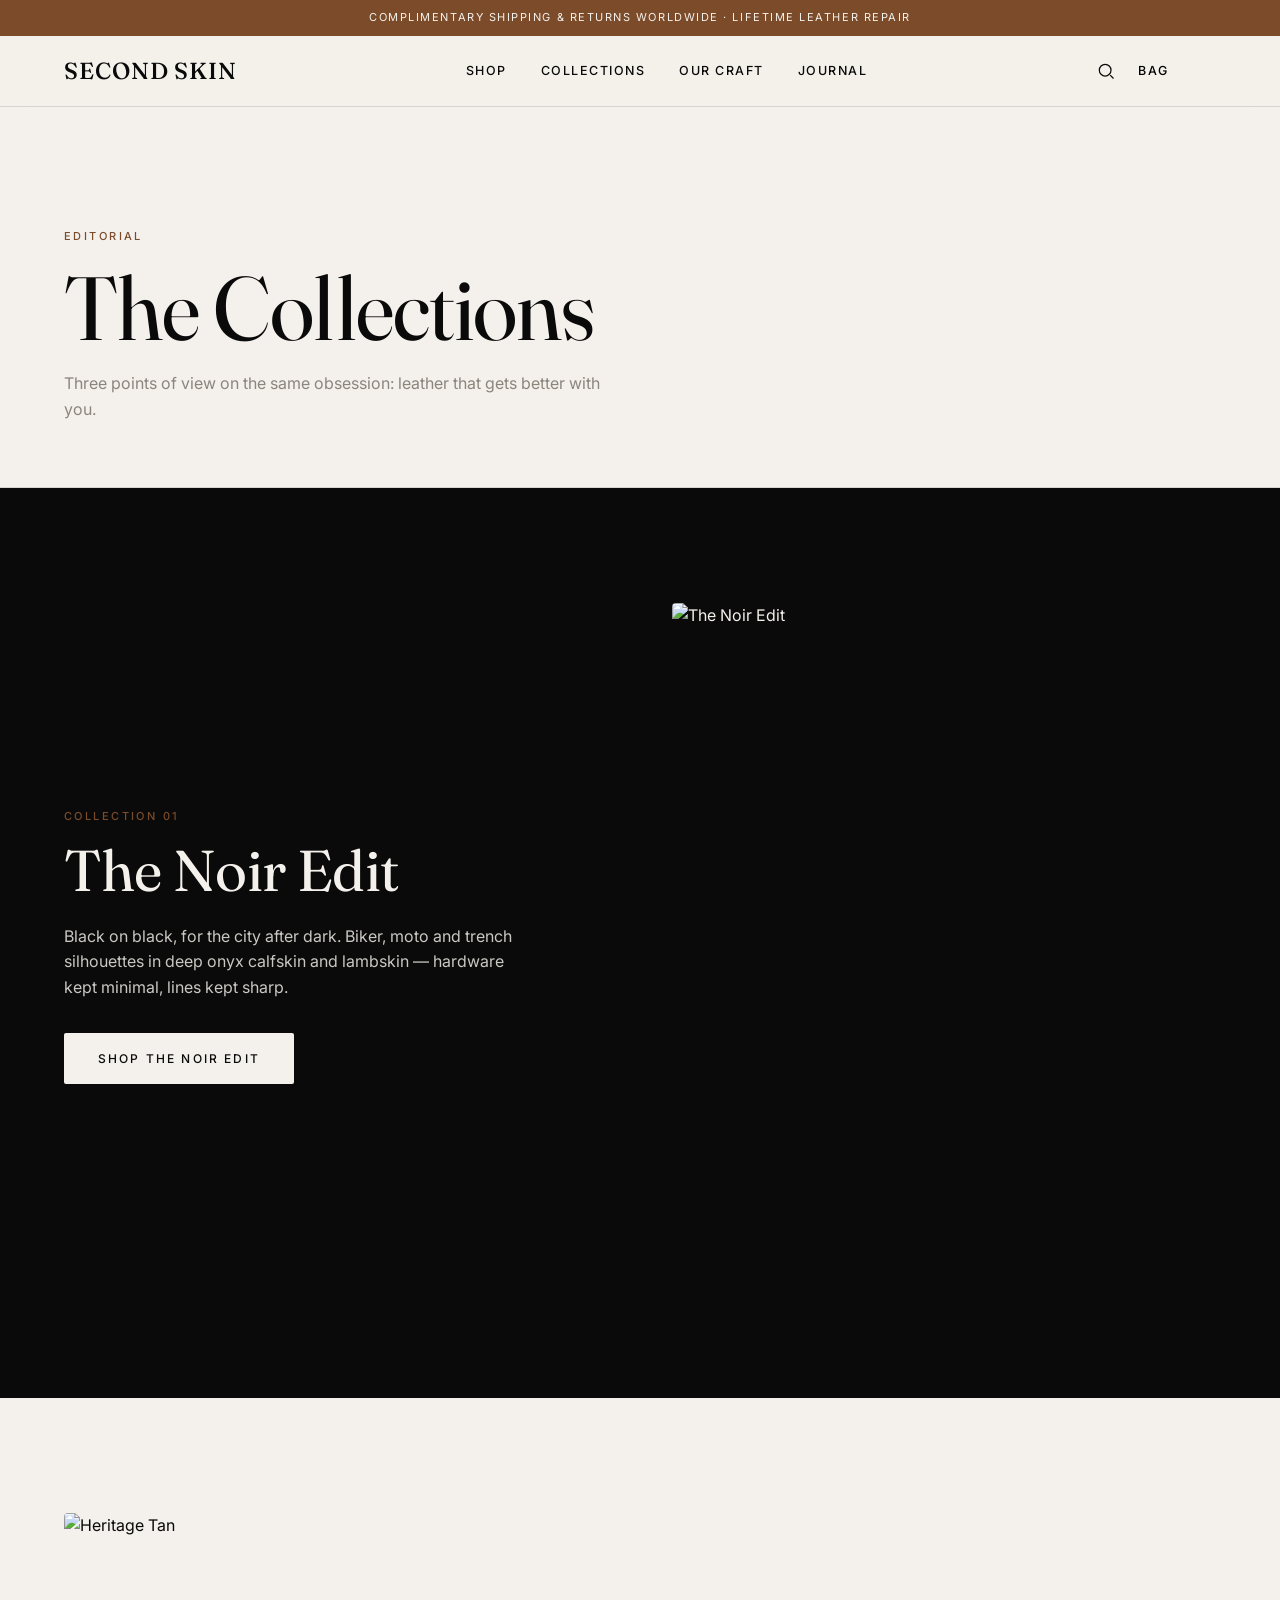
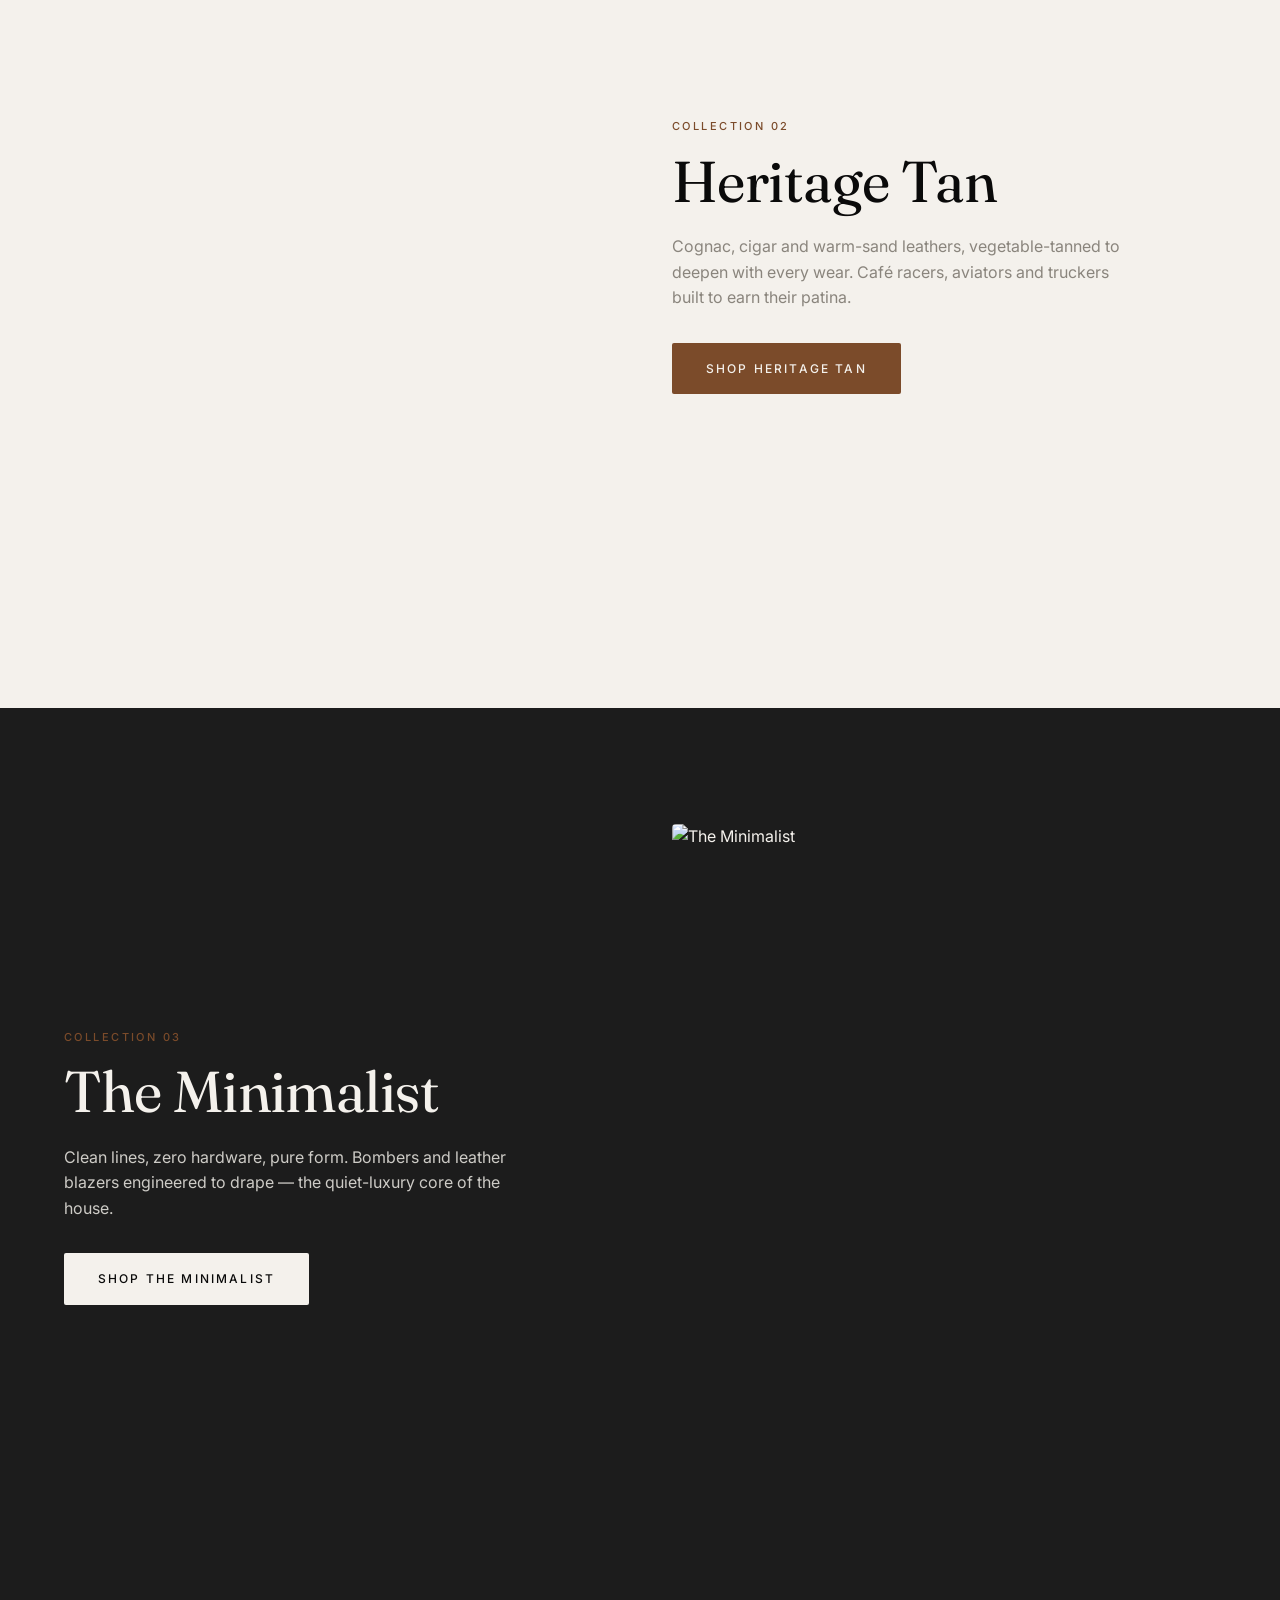
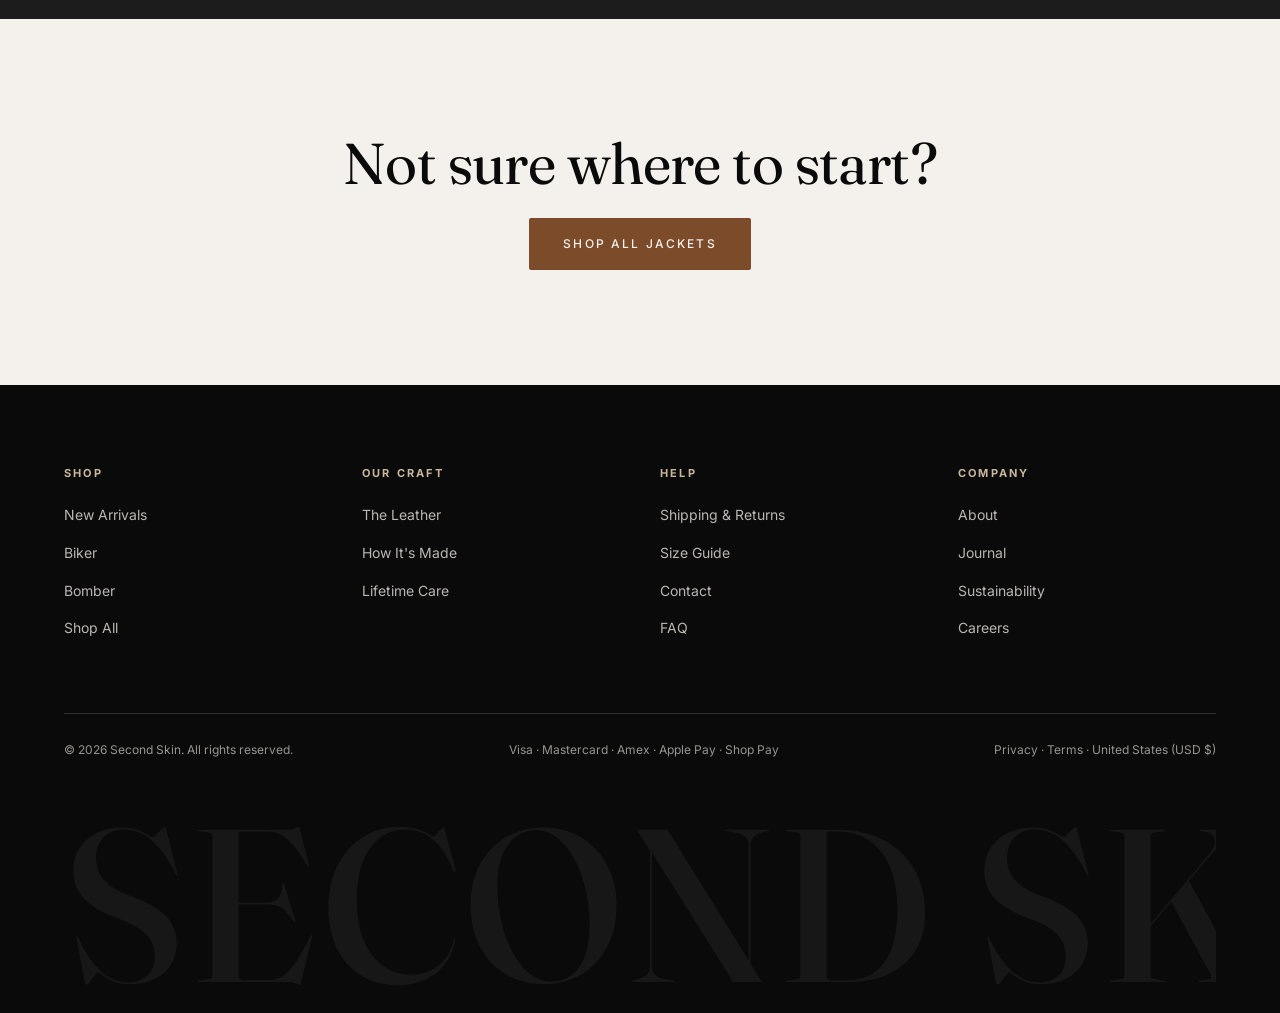
==== collections.html @ db8f39bc "Initial commit: SECOND SKIN leather jacket storefront Complete static e-commerce front-end (HTML/CSS" ====
<!DOCTYPE html>
<html lang="en">
<head>
  <meta charset="UTF-8">
  <meta name="viewport" content="width=device-width, initial-scale=1.0">
  <title>Collections — Second Skin</title>
  <link rel="preconnect" href="https://fonts.googleapis.com">
  <link rel="preconnect" href="https://fonts.gstatic.com" crossorigin>
  <link href="https://fonts.googleapis.com/css2?family=Fraunces:opsz,wght@9..144,300;9..144,400;9..144,500&family=Inter:wght@400;500;600&display=swap" rel="stylesheet">
  <link rel="stylesheet" href="css/styles.css">
</head>
<body>
  <div id="site-header"></div>

  <section class="page-hero">
    <span class="eyebrow">Editorial</span>
    <h1 class="display" style="margin-top:14px;">The Collections</h1>
    <p>Three points of view on the same obsession: leather that gets better with you.</p>
  </section>

  <!-- NOIR -->
  <section class="section dark" id="noir">
    <div class="split">
      <div class="split-body reveal">
        <span class="eyebrow">Collection 01</span>
        <h2 class="h2" style="margin:14px 0;">The Noir Edit</h2>
        <p>Black on black, for the city after dark. Biker, moto and trench silhouettes in deep onyx calfskin and lambskin — hardware kept minimal, lines kept sharp.</p>
        <a href="shop.html?cat=Biker" class="btn btn-light">Shop The Noir Edit</a>
      </div>
      <div class="split-media reveal"><img src="https://images.unsplash.com/photo-1539533018447-63fcce2678e3?auto=format&fit=crop&w=1000&q=80" alt="The Noir Edit"></div>
    </div>
  </section>

  <!-- TAN -->
  <section class="section" id="tan">
    <div class="split">
      <div class="split-media reveal"><img src="https://images.unsplash.com/photo-1591047139829-d91aecb6caea?auto=format&fit=crop&w=1000&q=80" alt="Heritage Tan"></div>
      <div class="split-body reveal" style="color:var(--onyx)">
        <span class="eyebrow">Collection 02</span>
        <h2 class="h2" style="margin:14px 0;">Heritage Tan</h2>
        <p class="muted" style="color:var(--stone)">Cognac, cigar and warm-sand leathers, vegetable-tanned to deepen with every wear. Café racers, aviators and truckers built to earn their patina.</p>
        <a href="shop.html?cat=Café Racer" class="btn btn-primary">Shop Heritage Tan</a>
      </div>
    </div>
  </section>

  <!-- MINIMAL -->
  <section class="section smoke" id="minimal">
    <div class="split">
      <div class="split-body reveal">
        <span class="eyebrow">Collection 03</span>
        <h2 class="h2" style="margin:14px 0;">The Minimalist</h2>
        <p>Clean lines, zero hardware, pure form. Bombers and leather blazers engineered to drape — the quiet-luxury core of the house.</p>
        <a href="shop.html?cat=Bomber" class="btn btn-light">Shop The Minimalist</a>
      </div>
      <div class="split-media reveal"><img src="https://images.unsplash.com/photo-1521223890158-f9f7c3d5d504?auto=format&fit=crop&w=1000&q=80" alt="The Minimalist"></div>
    </div>
  </section>

  <section class="section center">
    <h2 class="h2 reveal" style="margin-bottom:24px;">Not sure where to start?</h2>
    <a href="shop.html" class="btn btn-primary reveal">Shop All Jackets</a>
  </section>

  <div id="site-footer"></div>
  <script src="js/products.js"></script>
  <script src="js/cart.js"></script>
  <script src="js/main.js"></script>
</body>
</html>
---- css/styles.css ----
/* =========================================================
   SECOND SKIN — Design System
   ========================================================= */

:root {
  /* Palette */
  --onyx:        #0A0A0A;
  --bone:        #F4F1EC;
  --smoke:       #1C1C1C;
  --cognac:      #7B4B2A;
  --cognac-deep: #5E3920;
  --sand:        #C9B79C;
  --stone:       #8A857D;
  --line:        rgba(0,0,0,0.12);
  --line-light:  rgba(255,255,255,0.16);

  /* Type */
  --serif: "Fraunces", Georgia, "Times New Roman", serif;
  --sans:  "Inter", -apple-system, BlinkMacSystemFont, "Segoe UI", sans-serif;

  /* Spacing scale */
  --pad: clamp(20px, 5vw, 80px);

  /* Motion */
  --ease: cubic-bezier(0.22, 1, 0.36, 1);
}

/* ---------- Reset ---------- */
*, *::before, *::after { box-sizing: border-box; margin: 0; padding: 0; }
html { scroll-behavior: smooth; -webkit-text-size-adjust: 100%; }
body {
  font-family: var(--sans);
  background: var(--bone);
  color: var(--onyx);
  line-height: 1.6;
  font-size: 16px;
  -webkit-font-smoothing: antialiased;
  overflow-x: hidden;
}
img { display: block; max-width: 100%; height: auto; }
a { color: inherit; text-decoration: none; }
button { font-family: inherit; cursor: pointer; border: none; background: none; }
ul { list-style: none; }

/* ---------- Typographic helpers ---------- */
.eyebrow {
  font-size: 11px;
  letter-spacing: 0.22em;
  text-transform: uppercase;
  font-weight: 500;
  color: var(--cognac);
}
h1, h2, h3 { font-family: var(--serif); font-weight: 400; line-height: 1.05; letter-spacing: -0.01em; }
.display { font-size: clamp(2.6rem, 7vw, 6rem); }
.h2 { font-size: clamp(2rem, 4.5vw, 3.6rem); }
.h3 { font-size: clamp(1.4rem, 2.5vw, 2rem); }
.muted { color: var(--stone); }
.serif { font-family: var(--serif); }

/* ---------- Buttons ---------- */
.btn {
  display: inline-flex; align-items: center; gap: 10px;
  padding: 16px 34px;
  font-size: 12px; letter-spacing: 0.18em; text-transform: uppercase; font-weight: 500;
  border-radius: 2px;
  transition: all .4s var(--ease);
  cursor: pointer;
}
.btn-primary { background: var(--cognac); color: var(--bone); }
.btn-primary:hover { background: var(--cognac-deep); transform: translateY(-2px); }
.btn-light { background: var(--bone); color: var(--onyx); }
.btn-light:hover { background: #fff; transform: translateY(-2px); }
.btn-outline { border: 1px solid currentColor; }
.btn-outline:hover { background: var(--onyx); color: var(--bone); border-color: var(--onyx); }
.link-underline {
  font-size: 12px; letter-spacing: 0.16em; text-transform: uppercase; font-weight: 500;
  border-bottom: 1px solid currentColor; padding-bottom: 3px;
  transition: opacity .3s var(--ease);
}
.link-underline:hover { opacity: .6; }

/* =========================================================
   Announcement bar
   ========================================================= */
.announce {
  background: var(--cognac); color: var(--bone);
  text-align: center; font-size: 11px; letter-spacing: 0.14em; text-transform: uppercase;
  padding: 9px 16px;
}

/* =========================================================
   Header / Nav
   ========================================================= */
.header {
  position: sticky; top: 0; z-index: 100;
  background: rgba(244,241,236,0.85);
  backdrop-filter: saturate(140%) blur(14px);
  border-bottom: 1px solid var(--line);
  transition: background .4s var(--ease);
}
.nav {
  display: flex; align-items: center; justify-content: space-between;
  padding: 0 var(--pad); height: 70px;
}
.brand {
  font-family: var(--serif); font-size: 1.45rem; letter-spacing: 0.04em; font-weight: 500;
  white-space: nowrap;
}
.nav-links { display: flex; gap: 34px; align-items: center; }
.nav-links > li > a {
  font-size: 12.5px; letter-spacing: 0.12em; text-transform: uppercase; font-weight: 500;
  padding: 24px 0; display: inline-block; position: relative;
}
.nav-links > li > a::after {
  content: ""; position: absolute; left: 0; bottom: 18px; height: 1px; width: 0;
  background: var(--onyx); transition: width .35s var(--ease);
}
.nav-links > li:hover > a::after { width: 100%; }
.nav-actions { display: flex; gap: 22px; align-items: center; }
.nav-actions button, .nav-actions a {
  font-size: 12.5px; letter-spacing: 0.1em; text-transform: uppercase; font-weight: 500;
  display: flex; align-items: center; gap: 6px;
}
.cart-count {
  background: var(--cognac); color: var(--bone);
  font-size: 10px; min-width: 18px; height: 18px; border-radius: 9px;
  display: inline-flex; align-items: center; justify-content: center; padding: 0 5px;
}
.icon { width: 20px; height: 20px; stroke: currentColor; fill: none; stroke-width: 1.5; }

/* ---------- Mega menu ---------- */
.has-mega { position: static; }
.mega {
  position: absolute; left: 0; right: 0; top: 100%;
  background: var(--bone); border-top: 1px solid var(--line); border-bottom: 1px solid var(--line);
  display: grid; grid-template-columns: 1fr 1fr 2fr; gap: 50px;
  padding: 50px var(--pad);
  opacity: 0; visibility: hidden; transform: translateY(-10px);
  transition: all .4s var(--ease); z-index: 90;
}
.has-mega:hover .mega { opacity: 1; visibility: visible; transform: translateY(0); }
.mega h4 { font-family: var(--sans); font-size: 11px; letter-spacing: 0.2em; text-transform: uppercase; color: var(--stone); margin-bottom: 18px; }
.mega ul li { margin-bottom: 12px; }
.mega ul li a { font-size: 15px; transition: color .3s; }
.mega ul li a:hover { color: var(--cognac); }
.mega-feature {
  position: relative; border-radius: 4px; overflow: hidden; min-height: 280px;
  display: flex; align-items: flex-end; background-size: cover; background-position: center;
  transition: background-image .4s;
}
.mega-feature::after { content:""; position:absolute; inset:0; background:linear-gradient(transparent 40%, rgba(0,0,0,.6)); }
.mega-feature .cap { position: relative; z-index: 1; color: var(--bone); padding: 26px; }
.mega-feature .cap p { font-size: 12px; letter-spacing: .1em; text-transform: uppercase; }

/* ---------- Mobile nav ---------- */
.burger { display: none; flex-direction: column; gap: 5px; width: 26px; }
.burger span { height: 1.5px; background: var(--onyx); transition: .3s var(--ease); }
.mobile-menu {
  position: fixed; inset: 0; background: var(--bone); z-index: 200;
  transform: translateX(100%); transition: transform .5s var(--ease);
  padding: 90px var(--pad) 40px; overflow-y: auto;
}
.mobile-menu.open { transform: translateX(0); }
.mobile-menu a { font-family: var(--serif); font-size: 1.8rem; display: block; padding: 14px 0; border-bottom: 1px solid var(--line); }
.mobile-close { position: absolute; top: 26px; right: var(--pad); font-size: 26px; }

/* =========================================================
   Hero
   ========================================================= */
.hero {
  position: relative; min-height: 92vh; display: flex; align-items: flex-end;
  color: var(--bone); overflow: hidden;
}
.hero-media { position: absolute; inset: 0; z-index: -1; }
.hero-media img, .hero-media video { width: 100%; height: 100%; object-fit: cover; }
.hero::before {
  content:""; position:absolute; inset:0;
  background: linear-gradient(90deg, rgba(0,0,0,.55), transparent 60%), linear-gradient(transparent 50%, rgba(0,0,0,.5));
  z-index: 0;
}
.hero-inner { position: relative; z-index: 1; padding: var(--pad); padding-bottom: 8vh; max-width: 720px; }
.hero h1 { margin: 18px 0 22px; }
.hero p { font-size: clamp(1rem, 1.4vw, 1.2rem); max-width: 460px; margin-bottom: 34px; color: rgba(244,241,236,.9); }
.hero-ctas { display: flex; gap: 22px; align-items: center; flex-wrap: wrap; }

/* =========================================================
   Generic section
   ========================================================= */
.section { padding: clamp(64px, 9vw, 130px) var(--pad); }
.section-head { max-width: 640px; margin-bottom: 56px; }
.section-head h2 { margin-top: 14px; }
.section.dark { background: var(--onyx); color: var(--bone); }
.section.dark .muted { color: var(--sand); }
.section.smoke { background: var(--smoke); color: var(--bone); }
.center { text-align: center; margin-left: auto; margin-right: auto; }

/* ---------- Collections (3 panels) ---------- */
.collections { display: grid; grid-template-columns: repeat(3,1fr); gap: 4px; }
.collection-card {
  position: relative; min-height: 70vh; overflow: hidden; display: flex; align-items: flex-end;
}
.collection-card img { position:absolute; inset:0; width:100%; height:100%; object-fit:cover; transition: transform 1.2s var(--ease); }
.collection-card::after { content:""; position:absolute; inset:0; background:linear-gradient(transparent 45%, rgba(0,0,0,.75)); transition:.4s; }
.collection-card:hover img { transform: scale(1.06); }
.collection-card .cc-body { position: relative; z-index: 1; padding: 38px; color: var(--bone); }
.collection-card .cc-body h3 { margin-bottom: 8px; }
.collection-card .cc-body p { font-size: 14px; color: rgba(244,241,236,.85); margin-bottom: 18px; max-width: 260px; }

/* ---------- Product grid / rail ---------- */
.rail { display: flex; gap: 24px; overflow-x: auto; padding-bottom: 20px; scroll-snap-type: x mandatory; scrollbar-width: thin; }
.rail .product-card { flex: 0 0 clamp(240px, 26vw, 340px); scroll-snap-align: start; }
.grid {
  display: grid; gap: 30px 24px;
  grid-template-columns: repeat(auto-fill, minmax(260px, 1fr));
}
.product-card { cursor: pointer; }
.product-card .pc-media {
  position: relative; overflow: hidden; border-radius: 3px; background: #e8e3da; aspect-ratio: 3/4;
}
.product-card .pc-media img { width:100%; height:100%; object-fit:cover; transition: opacity .5s var(--ease), transform 1s var(--ease); }
.product-card .pc-media img.alt { position:absolute; inset:0; opacity:0; }
.product-card:hover .pc-media img.alt { opacity: 1; }
.product-card:hover .pc-media img.main { transform: scale(1.04); }
.pc-tag {
  position: absolute; top: 14px; left: 14px; z-index: 2;
  background: var(--bone); color: var(--onyx);
  font-size: 10px; letter-spacing: .12em; text-transform: uppercase; padding: 6px 10px; border-radius: 2px;
}
.pc-quick {
  position: absolute; left: 14px; right: 14px; bottom: 14px; z-index: 2;
  background: var(--onyx); color: var(--bone); text-align: center;
  font-size: 11px; letter-spacing: .16em; text-transform: uppercase; padding: 13px;
  border-radius: 2px; opacity: 0; transform: translateY(12px); transition: .4s var(--ease);
}
.product-card:hover .pc-quick { opacity: 1; transform: translateY(0); }
.pc-info { padding: 16px 2px; }
.pc-info h3 { font-family: var(--sans); font-size: 15px; font-weight: 500; margin-bottom: 4px; }
.pc-info .price { font-size: 14px; color: var(--stone); }
.pc-info .cat { font-size: 11px; letter-spacing:.1em; text-transform:uppercase; color: var(--cognac); margin-bottom:6px; }

/* ---------- Craft split ---------- */
.split { display: grid; grid-template-columns: 1fr 1fr; align-items: center; gap: clamp(30px,5vw,80px); }
.split .split-media { aspect-ratio: 4/5; border-radius: 4px; overflow: hidden; }
.split .split-media img { width:100%; height:100%; object-fit:cover; }
.split-body p { color: rgba(244,241,236,.82); margin: 22px 0 32px; max-width: 460px; }

/* ---------- Reassurance / icons ---------- */
.reassure { display: grid; grid-template-columns: repeat(3,1fr); gap: 50px; text-align: center; }
.reassure .item svg { width: 34px; height: 34px; margin: 0 auto 18px; stroke: var(--cognac); fill:none; stroke-width:1.3; }
.reassure .item h3 { font-family: var(--sans); font-size: 16px; font-weight: 600; margin-bottom: 8px; }
.reassure .item p { font-size: 14px; color: var(--stone); max-width: 260px; margin: 0 auto; }

/* ---------- Social proof ---------- */
.proof-quote { font-family: var(--serif); font-size: clamp(1.6rem, 3.4vw, 2.8rem); line-height: 1.25; max-width: 900px; margin: 0 auto 28px; }
.stars { color: var(--sand); letter-spacing: 4px; font-size: 18px; }
.ugc { display: grid; grid-template-columns: repeat(6,1fr); gap: 6px; margin-top: 64px; }
.ugc img { aspect-ratio: 1; object-fit: cover; filter: grayscale(.2); transition: .5s var(--ease); }
.ugc img:hover { filter: grayscale(0); transform: scale(1.03); }

/* ---------- Editorial teaser ---------- */
.editorial { display: grid; grid-template-columns: 1.2fr 1fr; gap: clamp(24px,4vw,60px); align-items: center; }
.editorial-media { aspect-ratio: 16/11; overflow: hidden; border-radius: 4px; }
.editorial-media img { width:100%; height:100%; object-fit:cover; transition: transform 1s var(--ease); }
.editorial:hover .editorial-media img { transform: scale(1.04); }

/* ---------- Email capture ---------- */
.capture { background: var(--cognac); color: var(--bone); text-align: center; }
.capture h2 { margin-bottom: 12px; }
.capture p { max-width: 440px; margin: 0 auto 30px; color: rgba(244,241,236,.9); }
.capture form { display: flex; max-width: 440px; margin: 0 auto; gap: 0; }
.capture input {
  flex: 1; padding: 16px 18px; border: 1px solid rgba(244,241,236,.4); background: transparent;
  color: var(--bone); font-family: inherit; font-size: 14px; border-radius: 2px 0 0 2px; outline: none;
}
.capture input::placeholder { color: rgba(244,241,236,.6); }
.capture button { background: var(--bone); color: var(--onyx); padding: 0 28px; font-size: 12px; letter-spacing:.16em; text-transform:uppercase; font-weight:600; border-radius: 0 2px 2px 0; }
.capture .note { font-size: 12px; margin-top: 14px; color: rgba(244,241,236,.7); }

/* =========================================================
   Footer
   ========================================================= */
.footer { background: var(--onyx); color: var(--bone); padding: 80px var(--pad) 0; }
.footer-cols { display: grid; grid-template-columns: repeat(4,1fr); gap: 40px; padding-bottom: 60px; }
.footer-cols h4 { font-size: 11px; letter-spacing:.2em; text-transform:uppercase; color: var(--sand); margin-bottom: 20px; }
.footer-cols li { margin-bottom: 12px; }
.footer-cols a { font-size: 14px; color: rgba(244,241,236,.75); transition: color .3s; }
.footer-cols a:hover { color: var(--bone); }
.footer-bottom { display:flex; justify-content: space-between; align-items: center; flex-wrap: wrap; gap: 16px; padding: 26px 0; border-top: 1px solid var(--line-light); font-size: 12px; color: rgba(244,241,236,.6); }
.footer-bottom .pay { display:flex; gap:10px; }
.footer-wordmark {
  font-family: var(--serif); font-weight: 500; text-align: center; line-height: 1;
  font-size: clamp(3rem, 17vw, 16rem); color: rgba(244,241,236,.06);
  padding: 10px 0 0; letter-spacing: .02em; user-select: none; white-space: nowrap; overflow: hidden;
}

/* =========================================================
   Cart drawer
   ========================================================= */
.drawer-overlay { position: fixed; inset:0; background: rgba(0,0,0,.45); z-index: 300; opacity:0; visibility:hidden; transition:.4s; }
.drawer-overlay.open { opacity:1; visibility:visible; }
.drawer {
  position: fixed; top:0; right:0; height:100%; width: min(440px, 92vw); background: var(--bone); z-index: 301;
  transform: translateX(100%); transition: transform .5s var(--ease); display:flex; flex-direction:column;
}
.drawer.open { transform: translateX(0); }
.drawer-head { display:flex; justify-content: space-between; align-items:center; padding: 24px var(--pad); border-bottom:1px solid var(--line); }
.drawer-head h3 { font-family: var(--sans); font-size: 14px; letter-spacing:.16em; text-transform:uppercase; font-weight:600; }
.drawer-items { flex:1; overflow-y:auto; padding: 10px var(--pad); }
.drawer-item { display:grid; grid-template-columns: 70px 1fr auto; gap: 16px; padding: 22px 0; border-bottom:1px solid var(--line); }
.drawer-item img { width:70px; height:90px; object-fit:cover; border-radius:2px; }
.drawer-item h4 { font-family: var(--sans); font-size: 14px; font-weight:500; }
.drawer-item .meta { font-size:12px; color:var(--stone); margin:4px 0; }
.qty { display:inline-flex; align-items:center; gap:12px; border:1px solid var(--line); border-radius:2px; padding:4px 10px; margin-top:8px; }
.qty button { font-size:16px; line-height:1; color:var(--stone); }
.di-remove { font-size:11px; letter-spacing:.1em; text-transform:uppercase; color:var(--stone); border-bottom:1px solid var(--line); align-self:start; }
.drawer-foot { padding: 24px var(--pad); border-top:1px solid var(--line); }
.drawer-foot .row { display:flex; justify-content:space-between; margin-bottom: 8px; font-size:14px; }
.drawer-foot .total { font-size:18px; font-weight:600; }
.drawer-foot .btn { width:100%; justify-content:center; margin-top:16px; }
.drawer-empty { text-align:center; padding: 60px 20px; color: var(--stone); }
.ship-note { font-size:12px; color:var(--stone); text-align:center; margin-top:12px; }

/* =========================================================
   Page header (interior pages)
   ========================================================= */
.page-hero { padding: clamp(60px,9vw,120px) var(--pad) clamp(40px,5vw,64px); border-bottom:1px solid var(--line); }
.page-hero .eyebrow { margin-bottom: 16px; }
.page-hero p { max-width: 560px; color: var(--stone); margin-top: 16px; }
.breadcrumb { font-size: 12px; letter-spacing:.08em; text-transform:uppercase; color: var(--stone); margin-bottom: 20px; }
.breadcrumb a:hover { color: var(--cognac); }

/* ---------- Shop filter bar ---------- */
.filterbar { display:flex; gap: 10px; flex-wrap: wrap; padding: 24px var(--pad); border-bottom:1px solid var(--line); }
.filterbar button {
  font-size: 12px; letter-spacing:.1em; text-transform:uppercase; padding: 9px 18px; border:1px solid var(--line);
  border-radius: 30px; transition:.3s var(--ease); color: var(--stone);
}
.filterbar button.active, .filterbar button:hover { background: var(--onyx); color: var(--bone); border-color: var(--onyx); }

/* =========================================================
   Product detail page (PDP)
   ========================================================= */
.pdp { display:grid; grid-template-columns: 1.15fr 1fr; gap: clamp(30px,5vw,80px); padding: clamp(30px,5vw,60px) var(--pad); }
.pdp-gallery { display:grid; grid-template-columns: 1fr 1fr; gap: 10px; }
.pdp-gallery img { width:100%; aspect-ratio:3/4; object-fit:cover; border-radius:3px; }
.pdp-gallery img:first-child { grid-column: 1 / -1; aspect-ratio: 4/4.4; }
.pdp-info { position: sticky; top: 100px; align-self: start; }
.pdp-info .cat { color: var(--cognac); font-size:12px; letter-spacing:.14em; text-transform:uppercase; }
.pdp-info h1 { font-size: clamp(2rem,4vw,3rem); margin: 12px 0; }
.pdp-price { font-size: 22px; margin-bottom: 6px; }
.pdp-rating { font-size: 13px; color: var(--stone); margin-bottom: 28px; }
.pdp-rating .stars { font-size: 14px; }
.pdp-desc { color: #3a362f; margin-bottom: 30px; line-height: 1.75; }
.opt-label { font-size:12px; letter-spacing:.12em; text-transform:uppercase; margin-bottom: 12px; display:flex; justify-content:space-between; }
.sizes { display:flex; gap:10px; flex-wrap:wrap; margin-bottom: 30px; }
.sizes button {
  min-width:52px; padding:13px 0; border:1px solid var(--line); border-radius:2px; font-size:13px; transition:.25s var(--ease);
}
.sizes button.active { background: var(--onyx); color: var(--bone); border-color: var(--onyx); }
.sizes button:hover:not(.active) { border-color: var(--onyx); }
.pdp-actions { display:flex; gap:14px; margin-bottom: 28px; }
.pdp-actions .btn { flex:1; justify-content:center; }
.pdp-accordion { border-top:1px solid var(--line); }
.acc-item { border-bottom:1px solid var(--line); }
.acc-head { width:100%; display:flex; justify-content:space-between; align-items:center; padding: 20px 0; font-size:13px; letter-spacing:.1em; text-transform:uppercase; font-weight:500; }
.acc-body { max-height:0; overflow:hidden; transition: max-height .4s var(--ease); color: var(--stone); font-size:14px; line-height:1.7; }
.acc-body.open { max-height: 240px; }
.acc-body p { padding-bottom: 20px; }
.pdp-perks { display:flex; gap: 24px; margin: 24px 0; flex-wrap:wrap; }
.pdp-perks span { font-size:12px; color: var(--stone); display:flex; align-items:center; gap:8px; }
.model-note { font-size:12px; color: var(--stone); margin-bottom: 20px; font-style: italic; }

/* ---------- Toast ---------- */
.toast {
  position: fixed; bottom: 28px; left: 50%; transform: translate(-50%, 120%);
  background: var(--onyx); color: var(--bone); padding: 16px 26px; border-radius: 3px;
  font-size: 13px; letter-spacing:.06em; z-index: 400; transition: transform .5s var(--ease); display:flex; gap:12px; align-items:center;
}
.toast.show { transform: translate(-50%, 0); }

/* =========================================================
   Reveal animations
   ========================================================= */
.reveal { opacity: 0; transform: translateY(28px); transition: opacity .9s var(--ease), transform .9s var(--ease); }
.reveal.in { opacity: 1; transform: none; }

/* =========================================================
   Responsive
   ========================================================= */
@media (max-width: 1024px) {
  .pdp { grid-template-columns: 1fr; }
  .pdp-info { position: static; }
  .editorial { grid-template-columns: 1fr; }
  .ugc { grid-template-columns: repeat(3,1fr); }
}
@media (max-width: 860px) {
  .nav-links, .nav-actions .desktop-only { display: none; }
  .burger { display: flex; }
  .collections { grid-template-columns: 1fr; }
  .collection-card { min-height: 56vh; }
  .split { grid-template-columns: 1fr; }
  .reassure { grid-template-columns: 1fr; gap: 40px; }
  .footer-cols { grid-template-columns: 1fr 1fr; }
  .capture form { flex-direction: column; gap: 10px; }
  .capture input, .capture button { border-radius: 2px; width: 100%; padding: 16px; }
  .pdp-gallery { grid-template-columns: 1fr; }
  .pdp-gallery img:first-child { aspect-ratio: 3/4; }
}
@media (max-width: 520px) {
  .footer-cols { grid-template-columns: 1fr; }
  .ugc { grid-template-columns: repeat(2,1fr); }
  .hero-ctas { flex-direction: column; align-items: stretch; }
  .hero-ctas .btn { justify-content: center; }
}
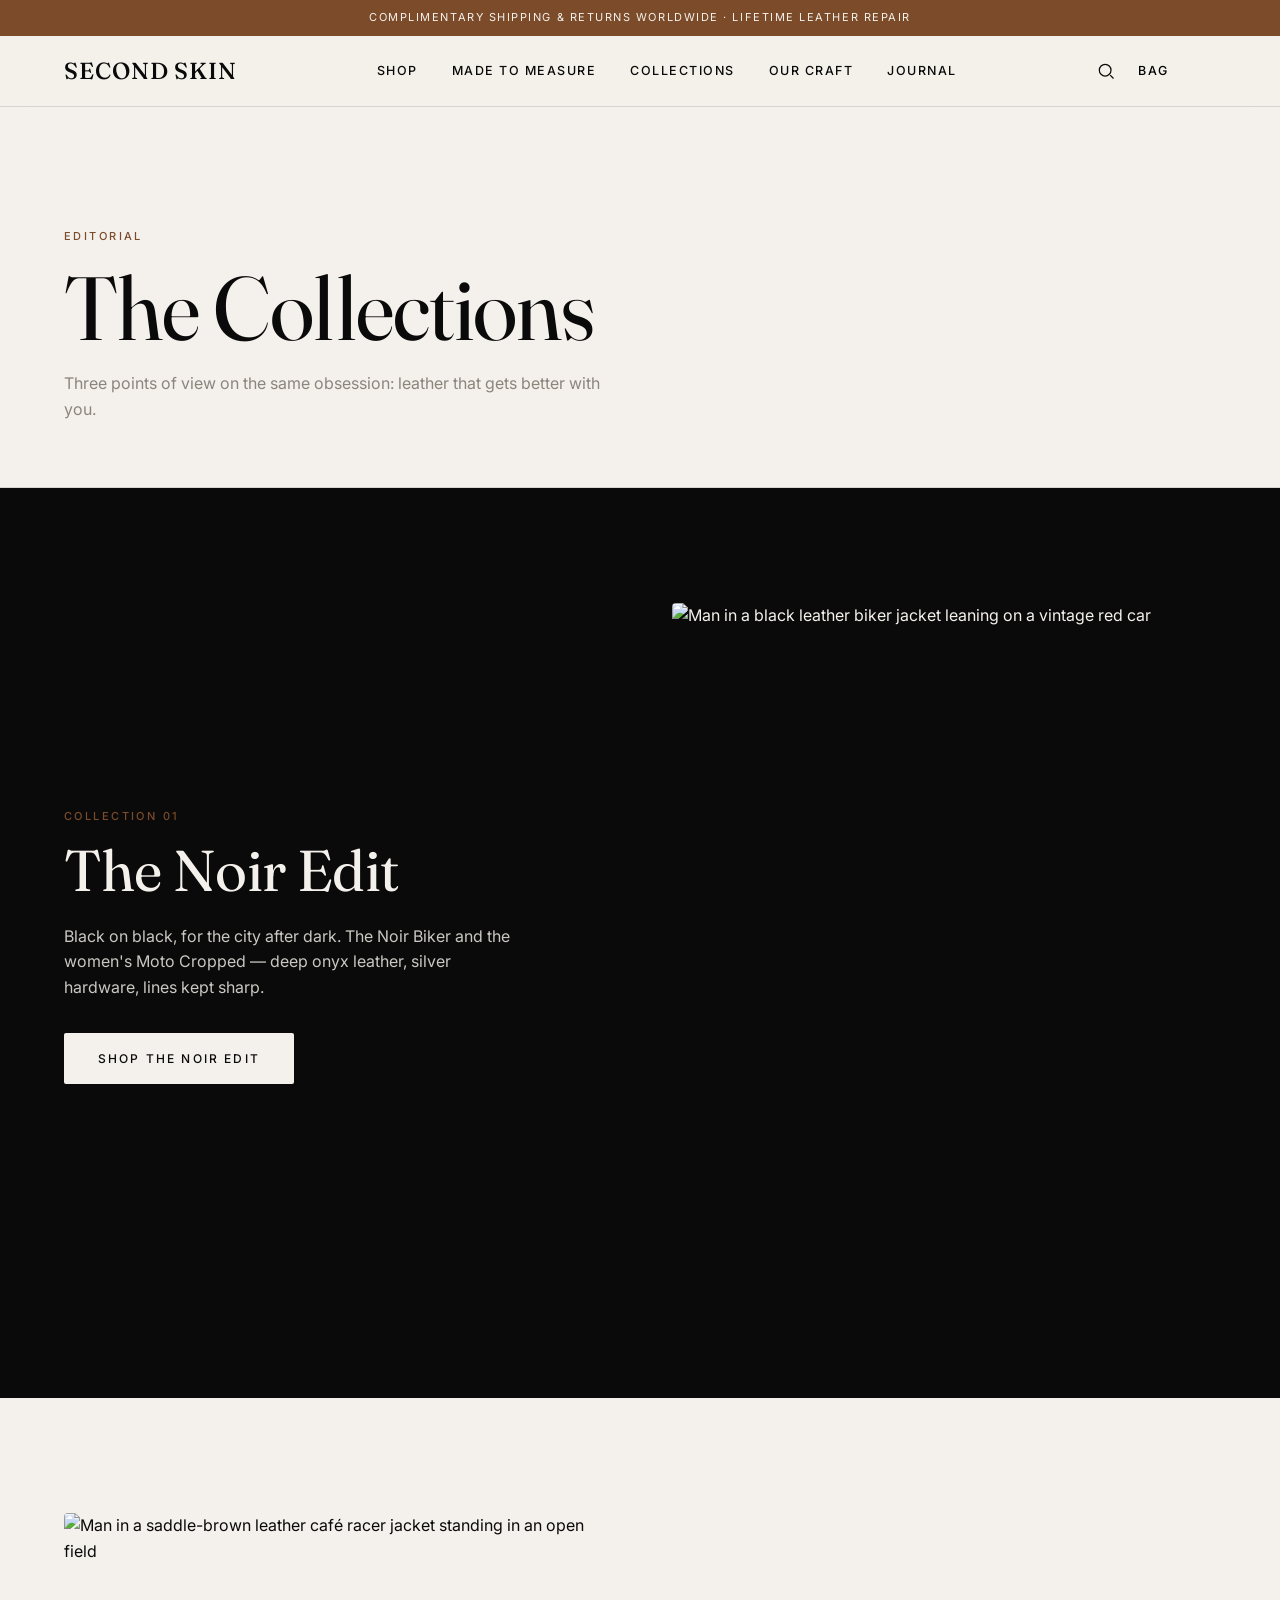
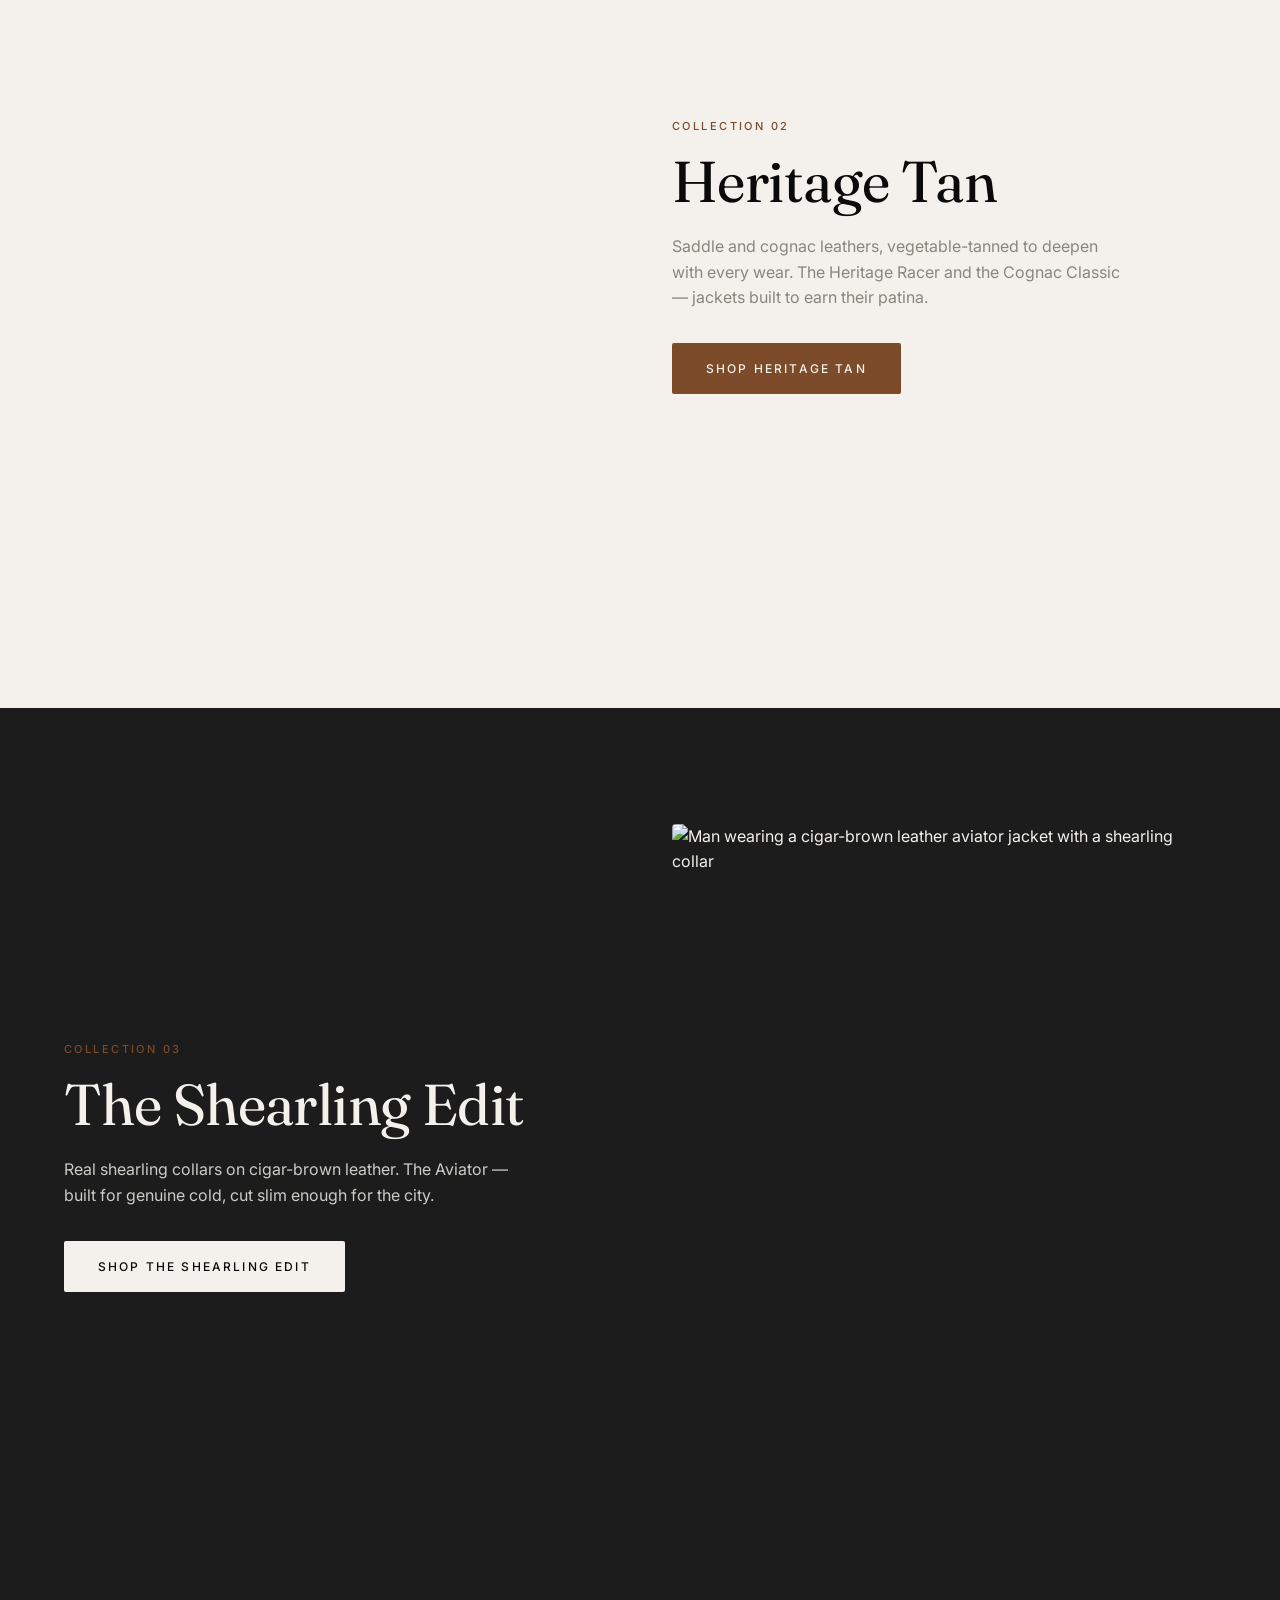
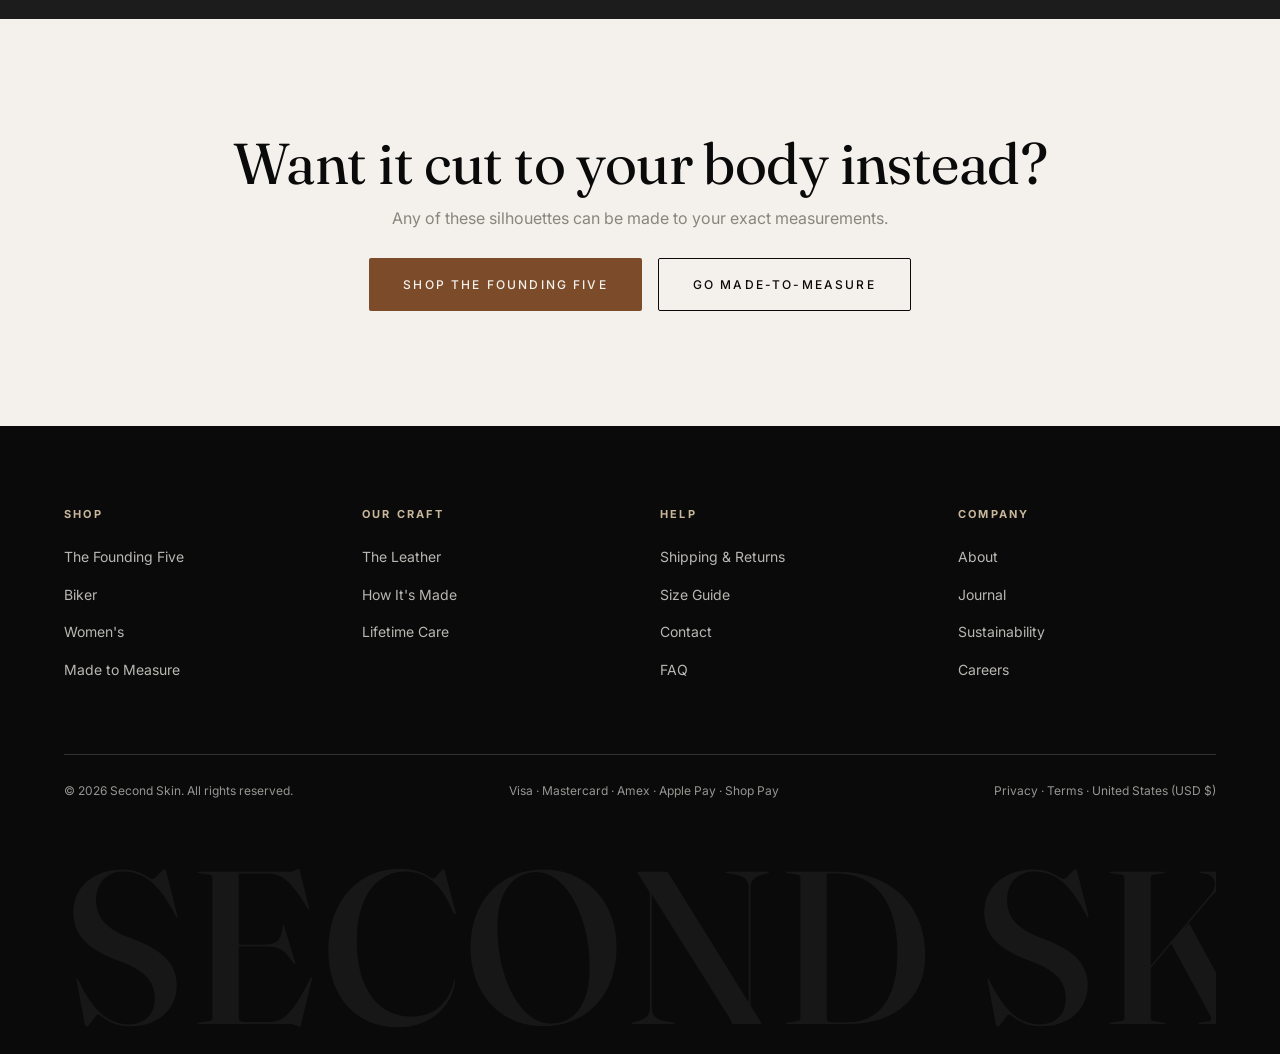
==== commit 14eed6ed: "Honesty & image-accuracy overhaul for launch Images (every one visually verified to show real leathe" ====
--- a/collections.html
+++ b/collections.html
@@ -4,6 +4,8 @@
   <meta charset="UTF-8">
   <meta name="viewport" content="width=device-width, initial-scale=1.0">
   <title>Collections — Second Skin</title>
+  <meta name="description" content="Three points of view on the same obsession: The Noir Edit, Heritage Tan, and The Shearling Edit — full-grain leather jackets built to last.">
+  <link rel="icon" href="data:image/svg+xml,%3Csvg xmlns='http://www.w3.org/2000/svg' viewBox='0 0 32 32'%3E%3Crect width='32' height='32' fill='%230A0A0A'/%3E%3Ctext x='16' y='22' font-family='Georgia,serif' font-size='16' fill='%23C9B79C' text-anchor='middle'%3ESS%3C/text%3E%3C/svg%3E">
   <link rel="preconnect" href="https://fonts.googleapis.com">
   <link rel="preconnect" href="https://fonts.gstatic.com" crossorigin>
   <link href="https://fonts.googleapis.com/css2?family=Fraunces:opsz,wght@9..144,300;9..144,400;9..144,500&family=Inter:wght@400;500;600&display=swap" rel="stylesheet">
@@ -24,42 +26,46 @@
       <div class="split-body reveal">
         <span class="eyebrow">Collection 01</span>
         <h2 class="h2" style="margin:14px 0;">The Noir Edit</h2>
-        <p>Black on black, for the city after dark. Biker, moto and trench silhouettes in deep onyx calfskin and lambskin — hardware kept minimal, lines kept sharp.</p>
+        <p>Black on black, for the city after dark. The Noir Biker and the women's Moto Cropped — deep onyx leather, silver hardware, lines kept sharp.</p>
         <a href="shop.html?cat=Biker" class="btn btn-light">Shop The Noir Edit</a>
       </div>
-      <div class="split-media reveal"><img src="https://images.unsplash.com/photo-1539533018447-63fcce2678e3?auto=format&fit=crop&w=1000&q=80" alt="The Noir Edit"></div>
+      <div class="split-media reveal"><img src="https://images.unsplash.com/photo-1520975661595-6453be3f7070?auto=format&fit=crop&w=1000&q=80" alt="Man in a black leather biker jacket leaning on a vintage red car"></div>
     </div>
   </section>
 
   <!-- TAN -->
   <section class="section" id="tan">
     <div class="split">
-      <div class="split-media reveal"><img src="https://images.unsplash.com/photo-1591047139829-d91aecb6caea?auto=format&fit=crop&w=1000&q=80" alt="Heritage Tan"></div>
+      <div class="split-media reveal"><img src="https://images.unsplash.com/photo-1700993443774-306a87b16ae1?auto=format&fit=crop&w=1000&q=80" alt="Man in a saddle-brown leather café racer jacket standing in an open field"></div>
       <div class="split-body reveal" style="color:var(--onyx)">
         <span class="eyebrow">Collection 02</span>
         <h2 class="h2" style="margin:14px 0;">Heritage Tan</h2>
-        <p class="muted" style="color:var(--stone)">Cognac, cigar and warm-sand leathers, vegetable-tanned to deepen with every wear. Café racers, aviators and truckers built to earn their patina.</p>
+        <p class="muted" style="color:var(--stone)">Saddle and cognac leathers, vegetable-tanned to deepen with every wear. The Heritage Racer and the Cognac Classic — jackets built to earn their patina.</p>
         <a href="shop.html?cat=Café Racer" class="btn btn-primary">Shop Heritage Tan</a>
       </div>
     </div>
   </section>
 
-  <!-- MINIMAL -->
-  <section class="section smoke" id="minimal">
+  <!-- SHEARLING -->
+  <section class="section smoke" id="shearling">
     <div class="split">
       <div class="split-body reveal">
         <span class="eyebrow">Collection 03</span>
-        <h2 class="h2" style="margin:14px 0;">The Minimalist</h2>
-        <p>Clean lines, zero hardware, pure form. Bombers and leather blazers engineered to drape — the quiet-luxury core of the house.</p>
-        <a href="shop.html?cat=Bomber" class="btn btn-light">Shop The Minimalist</a>
+        <h2 class="h2" style="margin:14px 0;">The Shearling Edit</h2>
+        <p>Real shearling collars on cigar-brown leather. The Aviator — built for genuine cold, cut slim enough for the city.</p>
+        <a href="shop.html?cat=Aviator" class="btn btn-light">Shop The Shearling Edit</a>
       </div>
-      <div class="split-media reveal"><img src="https://images.unsplash.com/photo-1521223890158-f9f7c3d5d504?auto=format&fit=crop&w=1000&q=80" alt="The Minimalist"></div>
+      <div class="split-media reveal"><img src="https://images.unsplash.com/photo-1700168077358-692db90c8b7f?auto=format&fit=crop&w=1000&q=80" alt="Man wearing a cigar-brown leather aviator jacket with a shearling collar"></div>
     </div>
   </section>
 
   <section class="section center">
-    <h2 class="h2 reveal" style="margin-bottom:24px;">Not sure where to start?</h2>
-    <a href="shop.html" class="btn btn-primary reveal">Shop All Jackets</a>
+    <h2 class="h2 reveal" style="margin-bottom:12px;">Want it cut to your body instead?</h2>
+    <p class="muted reveal" style="margin-bottom:26px;">Any of these silhouettes can be made to your exact measurements.</p>
+    <div class="reveal" style="display:flex;gap:16px;justify-content:center;flex-wrap:wrap;">
+      <a href="shop.html" class="btn btn-primary">Shop The Founding Five</a>
+      <a href="custom.html" class="btn btn-outline">Go Made-To-Measure</a>
+    </div>
   </section>
 
   <div id="site-footer"></div>
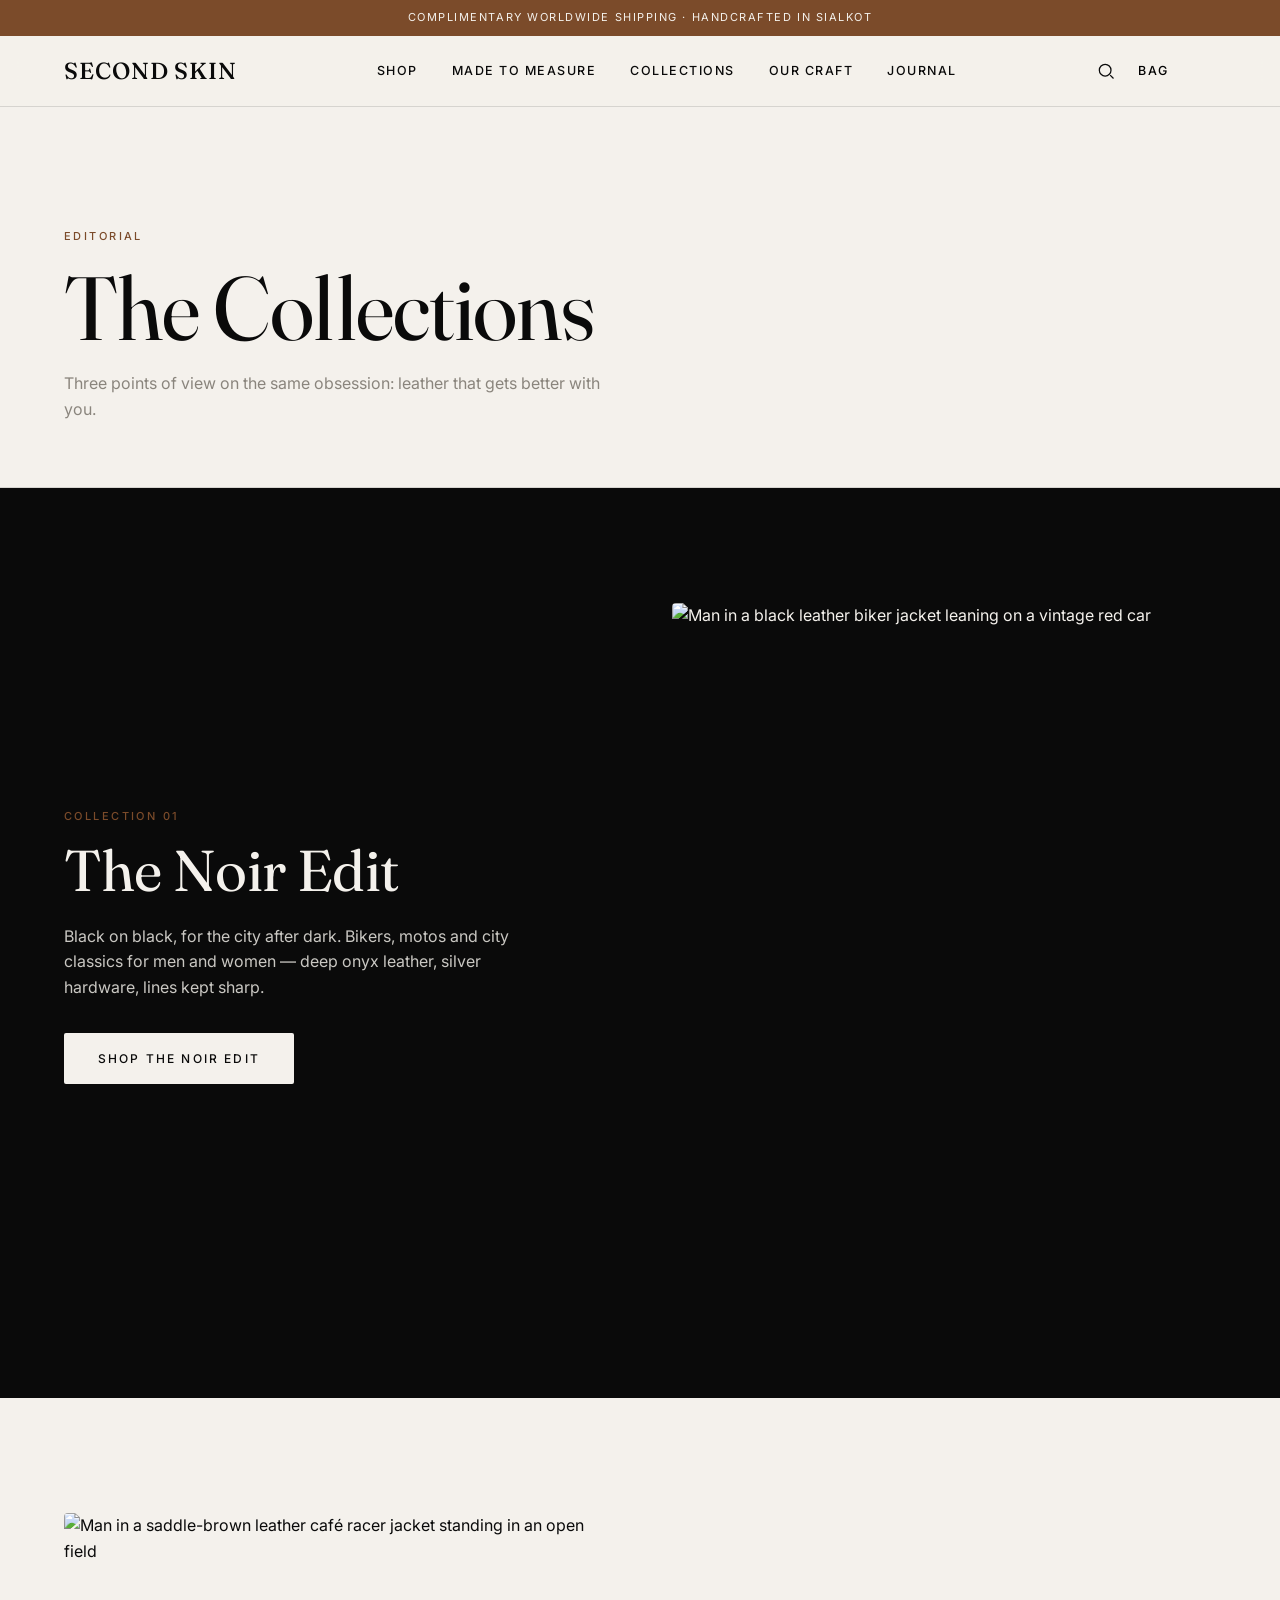
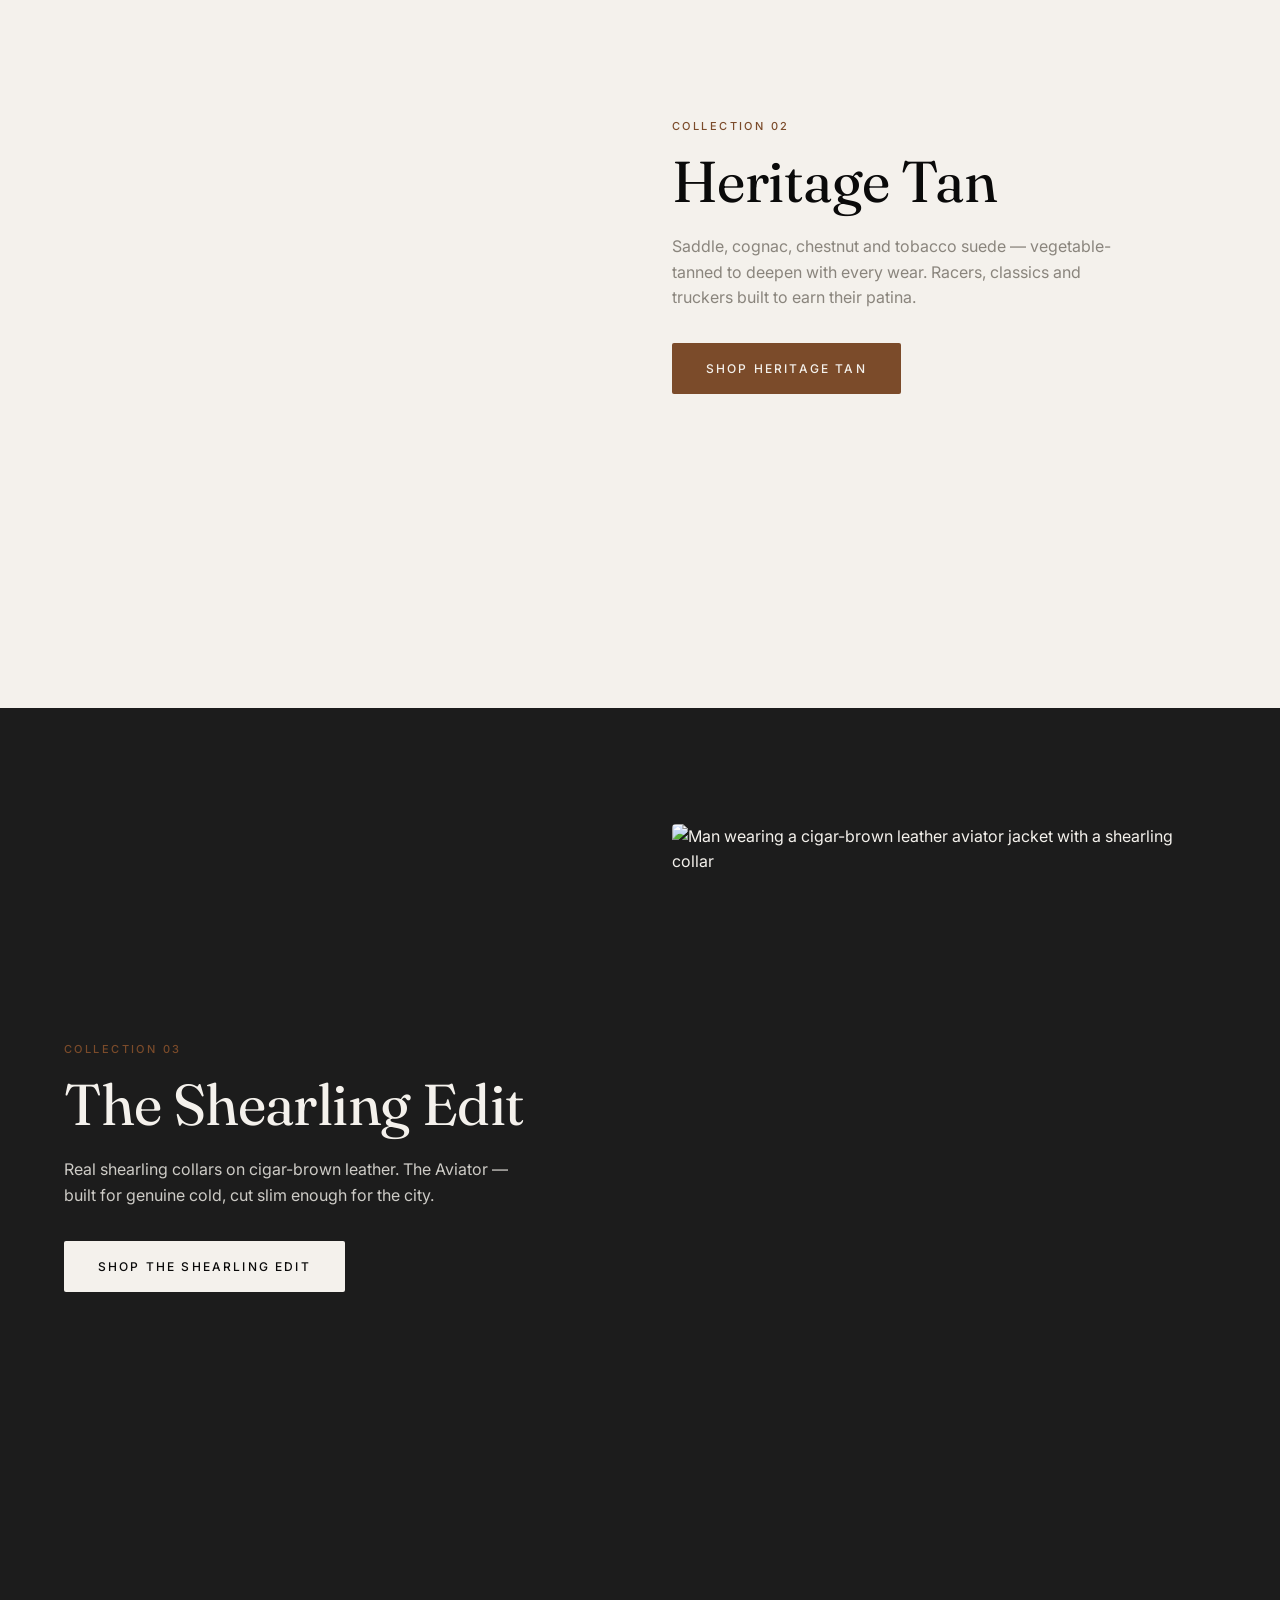
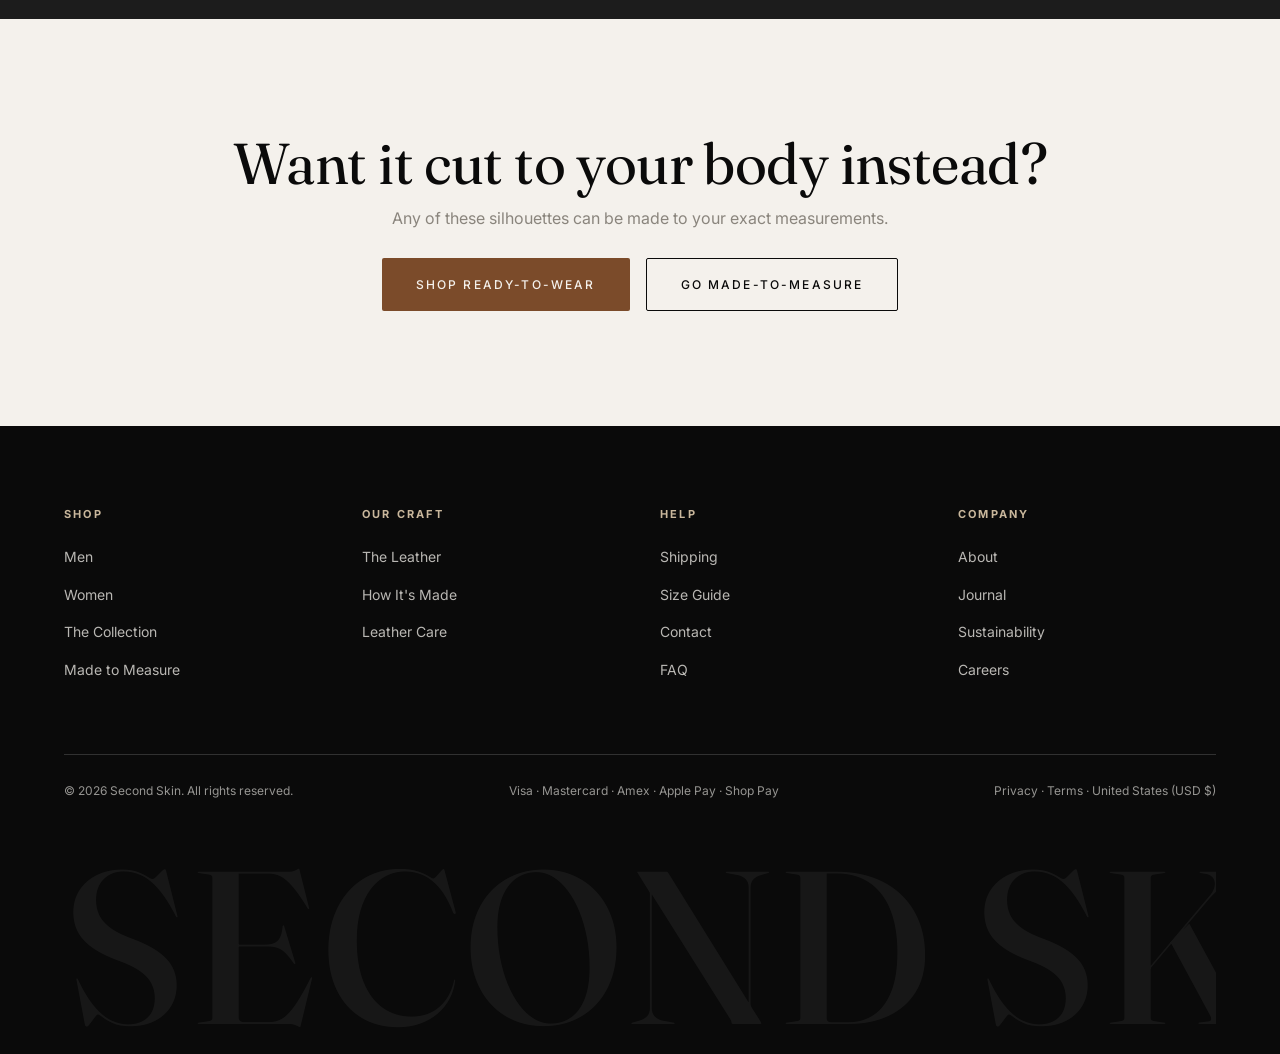
==== commit fc42c45e: "Expand catalog to 20 designs (10 men / 10 women); remove returns & repair policies Catalog: - 15 new" ====
--- a/collections.html
+++ b/collections.html
@@ -26,7 +26,7 @@
       <div class="split-body reveal">
         <span class="eyebrow">Collection 01</span>
         <h2 class="h2" style="margin:14px 0;">The Noir Edit</h2>
-        <p>Black on black, for the city after dark. The Noir Biker and the women's Moto Cropped — deep onyx leather, silver hardware, lines kept sharp.</p>
+        <p>Black on black, for the city after dark. Bikers, motos and city classics for men and women — deep onyx leather, silver hardware, lines kept sharp.</p>
         <a href="shop.html?cat=Biker" class="btn btn-light">Shop The Noir Edit</a>
       </div>
       <div class="split-media reveal"><img src="https://images.unsplash.com/photo-1520975661595-6453be3f7070?auto=format&fit=crop&w=1000&q=80" alt="Man in a black leather biker jacket leaning on a vintage red car"></div>
@@ -40,7 +40,7 @@
       <div class="split-body reveal" style="color:var(--onyx)">
         <span class="eyebrow">Collection 02</span>
         <h2 class="h2" style="margin:14px 0;">Heritage Tan</h2>
-        <p class="muted" style="color:var(--stone)">Saddle and cognac leathers, vegetable-tanned to deepen with every wear. The Heritage Racer and the Cognac Classic — jackets built to earn their patina.</p>
+        <p class="muted" style="color:var(--stone)">Saddle, cognac, chestnut and tobacco suede — vegetable-tanned to deepen with every wear. Racers, classics and truckers built to earn their patina.</p>
         <a href="shop.html?cat=Café Racer" class="btn btn-primary">Shop Heritage Tan</a>
       </div>
     </div>
@@ -63,7 +63,7 @@
     <h2 class="h2 reveal" style="margin-bottom:12px;">Want it cut to your body instead?</h2>
     <p class="muted reveal" style="margin-bottom:26px;">Any of these silhouettes can be made to your exact measurements.</p>
     <div class="reveal" style="display:flex;gap:16px;justify-content:center;flex-wrap:wrap;">
-      <a href="shop.html" class="btn btn-primary">Shop The Founding Five</a>
+      <a href="shop.html" class="btn btn-primary">Shop Ready-To-Wear</a>
       <a href="custom.html" class="btn btn-outline">Go Made-To-Measure</a>
     </div>
   </section>
